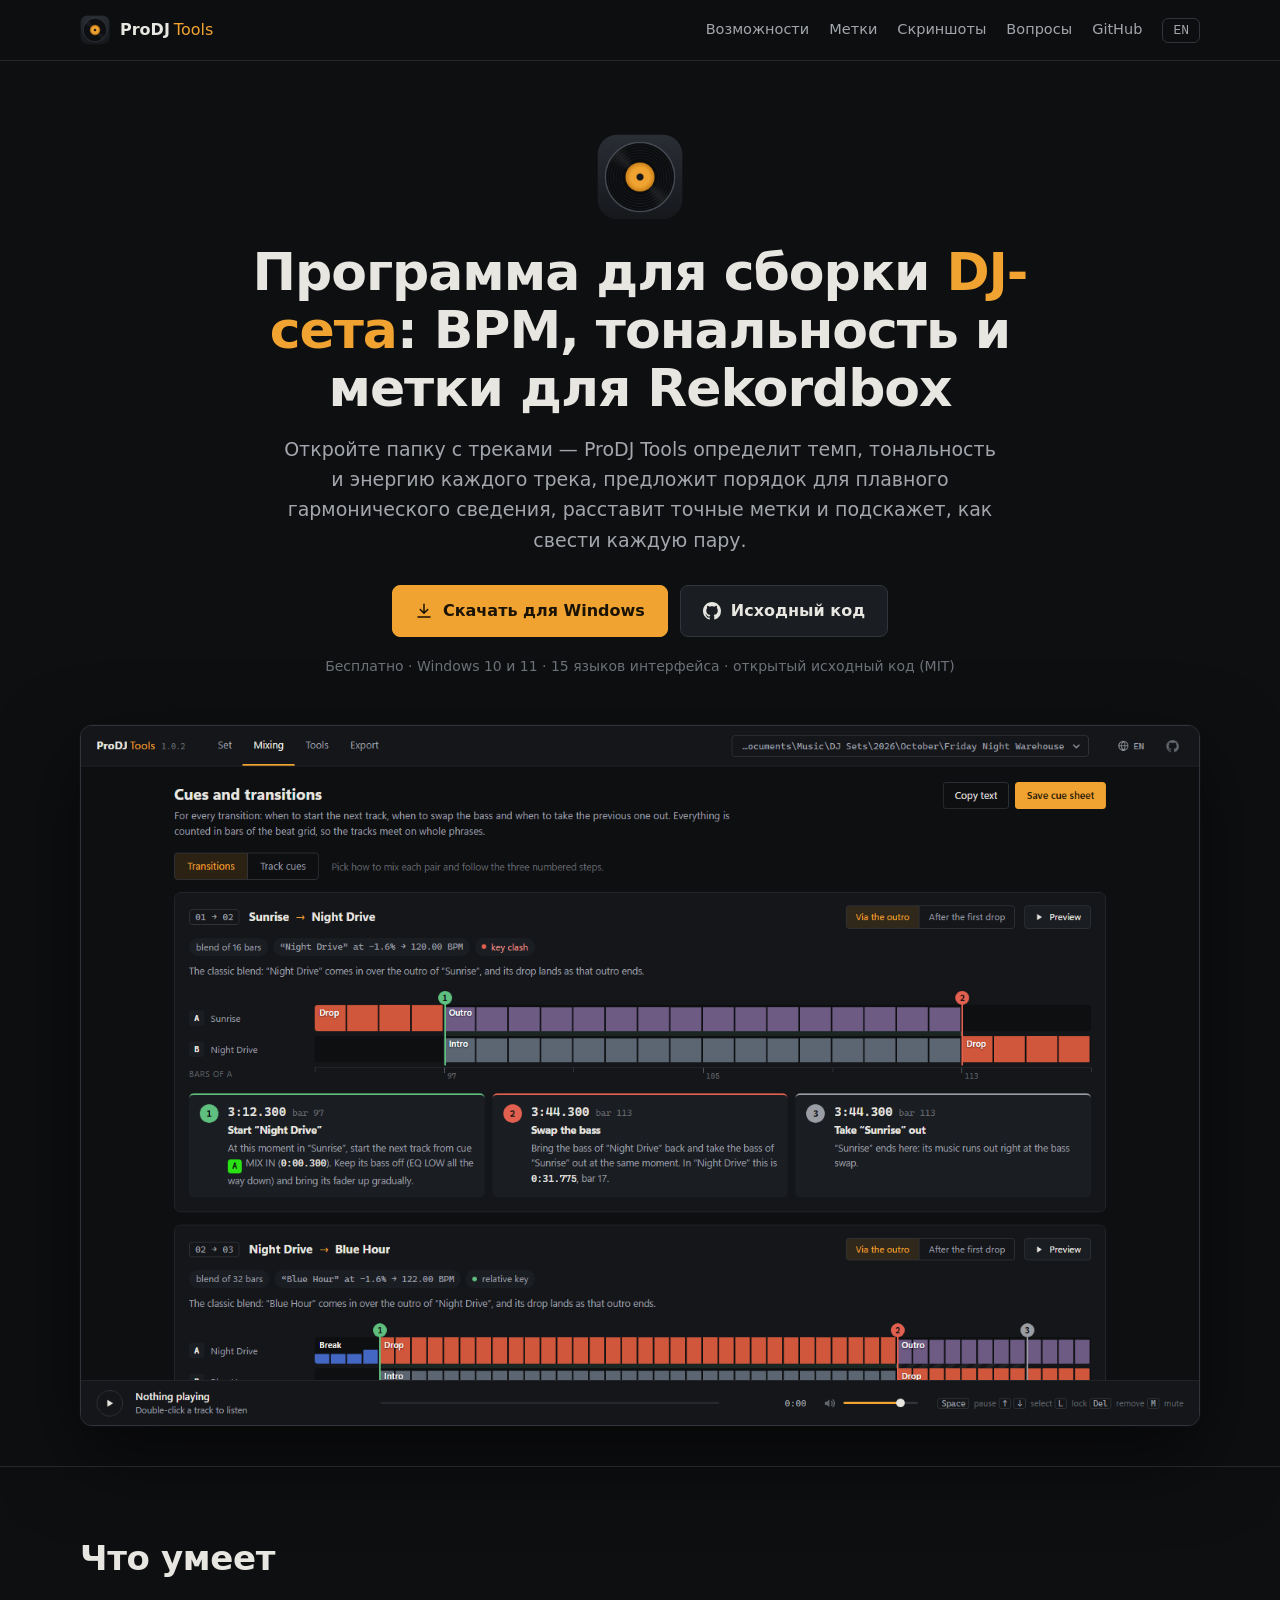
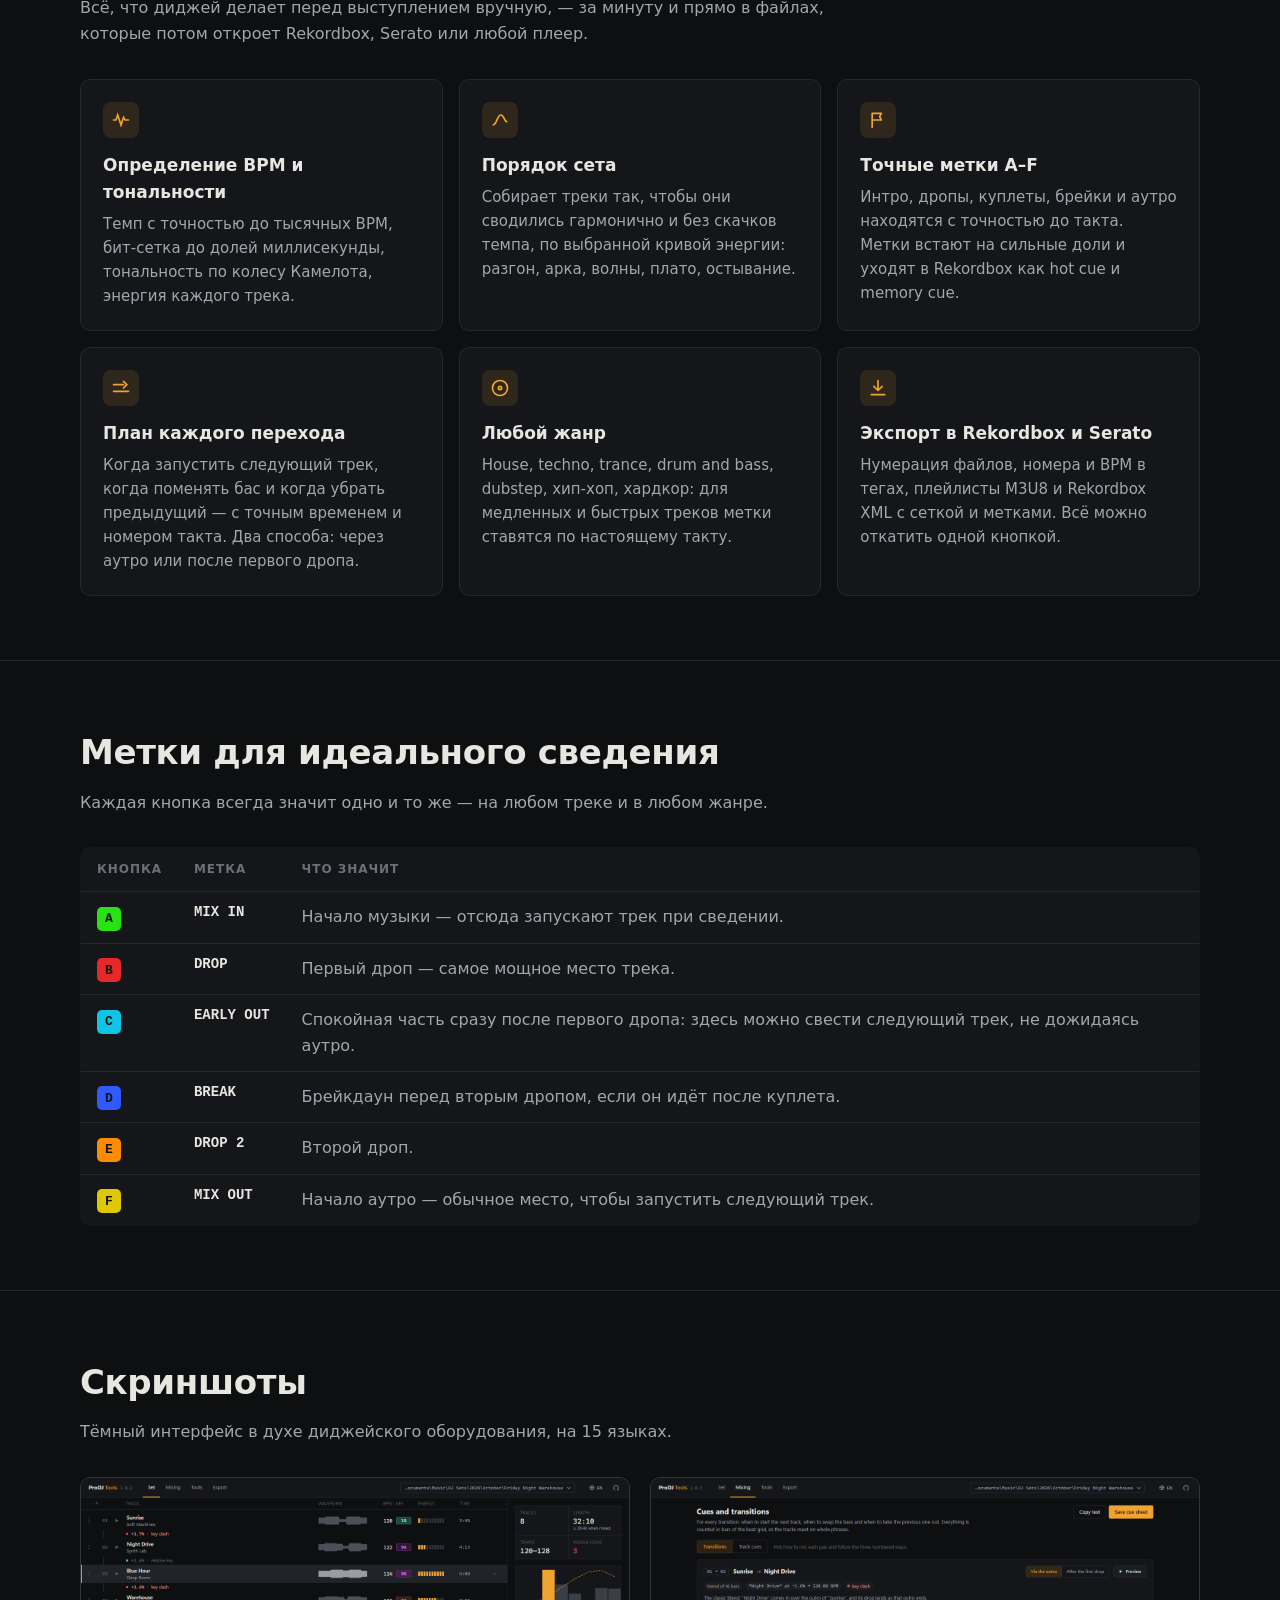
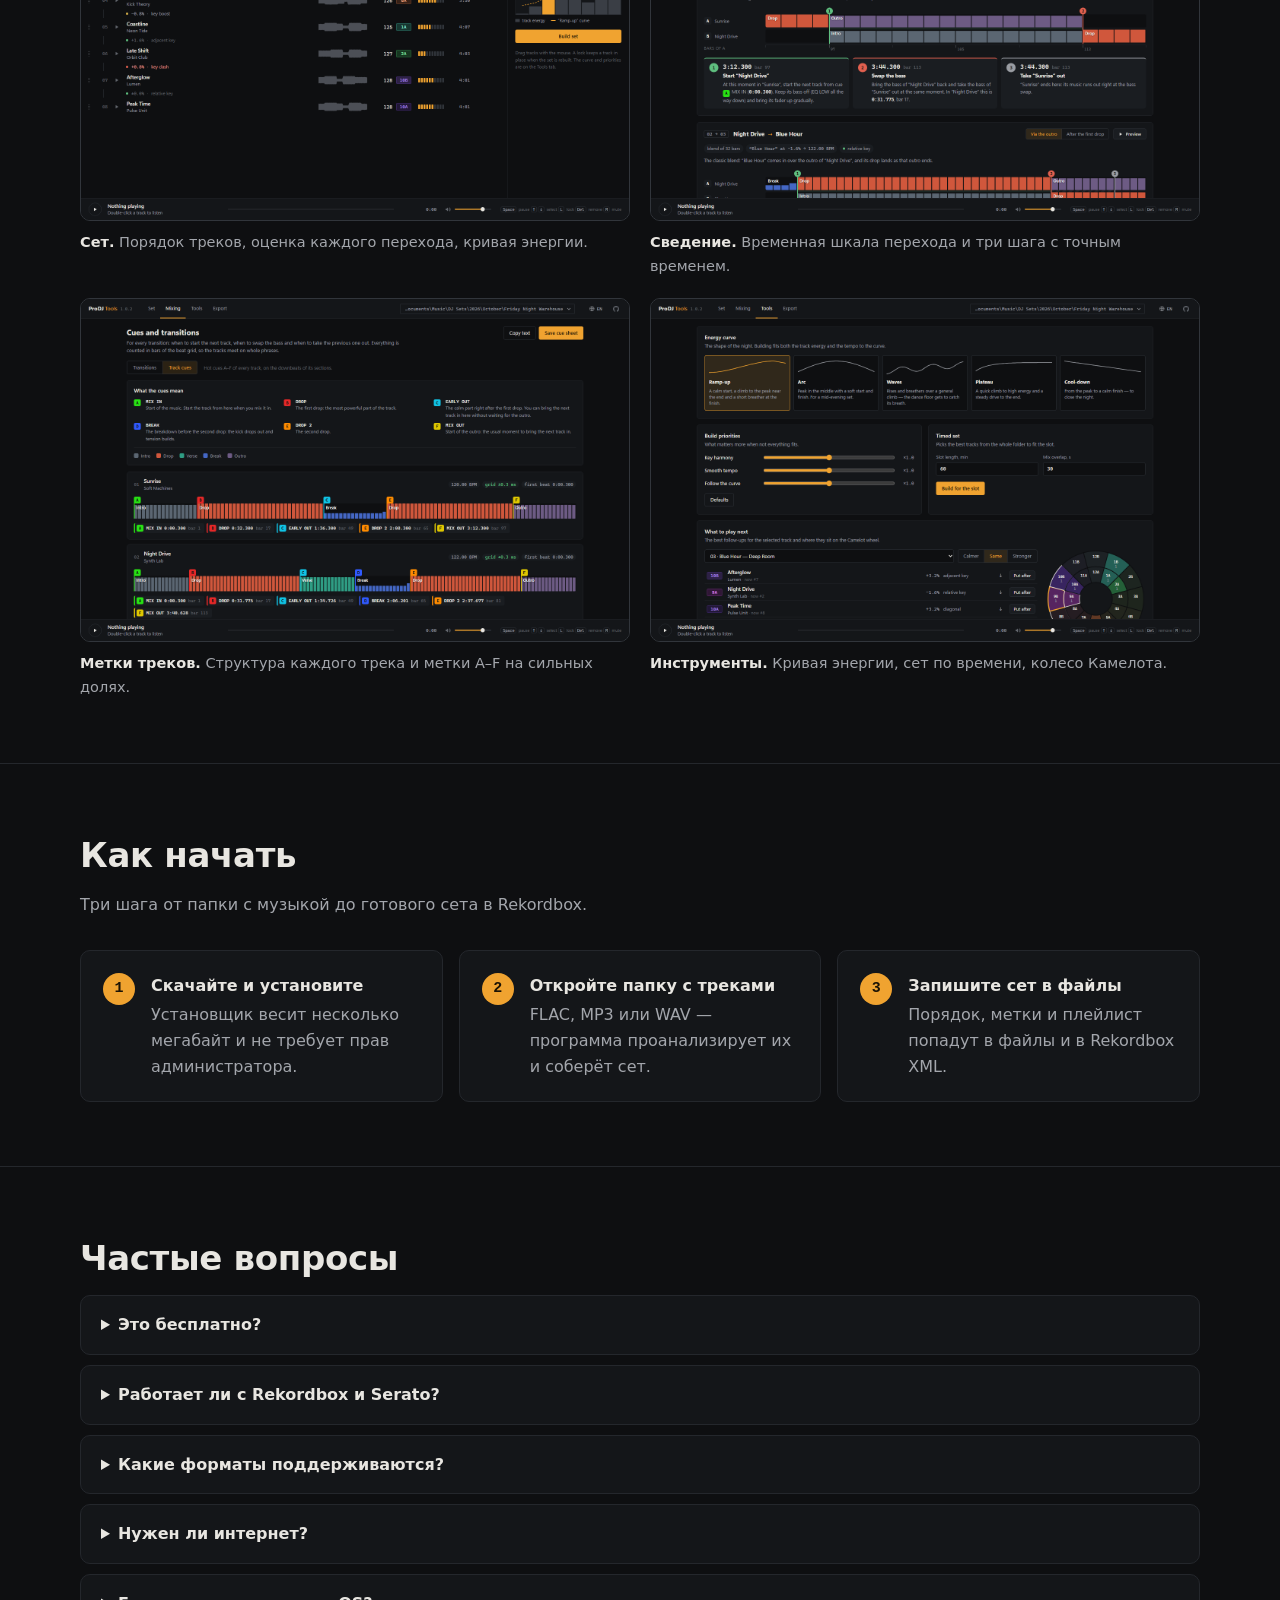
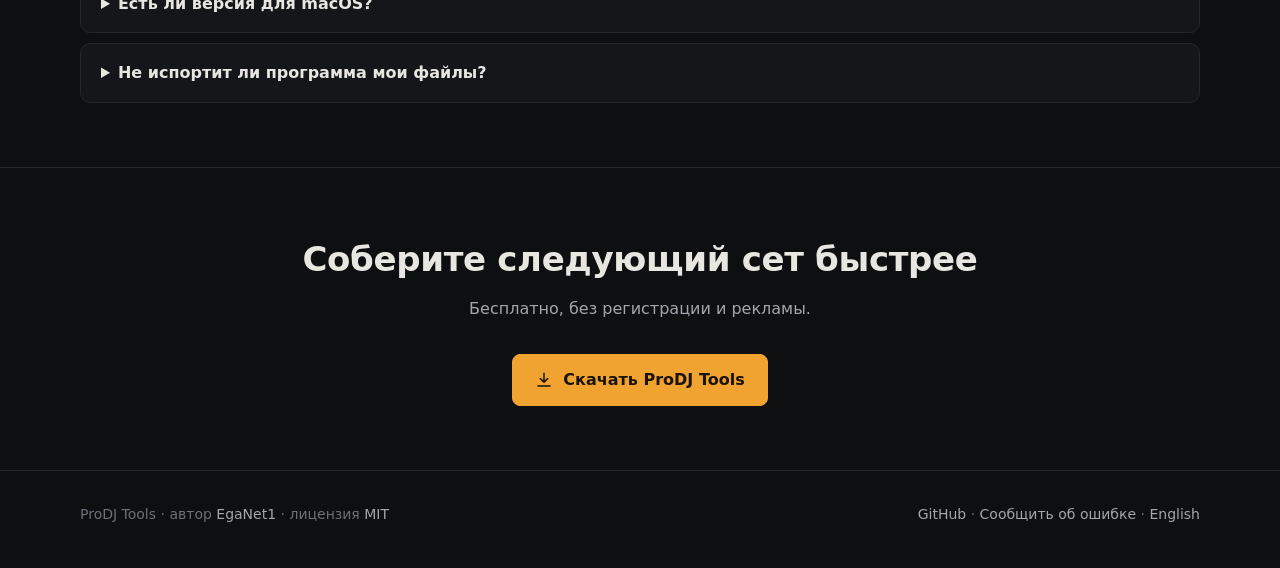
==== docs/index.html @ c19ca2af "Website for GitHub Pages" ====
<!doctype html>
<html lang="ru">
<head>
  <meta charset="utf-8">
  <meta name="viewport" content="width=device-width, initial-scale=1">
  <title>ProDJ Tools — программа для DJ: BPM, тональность, метки для Rekordbox</title>
  <meta name="description" content="Бесплатная программа для диджеев под Windows: определяет BPM, тональность и энергию треков, собирает сет для плавного гармонического сведения, ставит точные метки (hot cue) и передаёт их в Rekordbox.">
  <link rel="canonical" href="https://eganet1.github.io/ProDJ-Tools/">
  <link rel="alternate" hreflang="ru" href="https://eganet1.github.io/ProDJ-Tools/">
  <link rel="alternate" hreflang="en" href="https://eganet1.github.io/ProDJ-Tools/en/">
  <link rel="alternate" hreflang="x-default" href="https://eganet1.github.io/ProDJ-Tools/en/">
  <link rel="icon" type="image/png" href="icon.png">
  <link rel="stylesheet" href="site.css">

  <meta property="og:type" content="website">
  <meta property="og:site_name" content="ProDJ Tools">
  <meta property="og:title" content="ProDJ Tools — программа для сборки DJ-сета">
  <meta property="og:description" content="BPM, тональность и энергия треков, порядок для плавного сведения, точные метки и экспорт в Rekordbox. Бесплатно, для Windows.">
  <meta property="og:url" content="https://eganet1.github.io/ProDJ-Tools/">
  <meta property="og:image" content="https://eganet1.github.io/ProDJ-Tools/og.png">
  <meta property="og:image:width" content="1280">
  <meta property="og:image:height" content="640">
  <meta property="og:locale" content="ru_RU">
  <meta property="og:locale:alternate" content="en_US">
  <meta name="twitter:card" content="summary_large_image">

  <script type="application/ld+json">
  {
    "@context": "https://schema.org",
    "@type": "SoftwareApplication",
    "name": "ProDJ Tools",
    "description": "Программа для сборки DJ-сета: определяет BPM, тональность и энергию треков, расставляет их для плавного сведения, ставит метки и экспортирует в Rekordbox.",
    "applicationCategory": "MultimediaApplication",
    "operatingSystem": "Windows 10, Windows 11",
    "url": "https://eganet1.github.io/ProDJ-Tools/",
    "downloadUrl": "https://github.com/EgaNet1/ProDJ-Tools/releases/latest",
    "image": "https://eganet1.github.io/ProDJ-Tools/og.png",
    "screenshot": "https://eganet1.github.io/ProDJ-Tools/screenshots/mixing.png",
    "license": "https://opensource.org/licenses/MIT",
    "inLanguage": ["ru", "en", "es", "pt", "fr", "de", "it", "pl", "tr", "ar", "hi", "id", "zh", "ja", "ko"],
    "author": { "@type": "Person", "name": "EgaNet1", "url": "https://github.com/EgaNet1" },
    "offers": { "@type": "Offer", "price": "0", "priceCurrency": "USD" }
  }
  </script>
</head>
<body>
  <header class="top">
    <div class="wrap">
      <a class="brand" href="./"><img src="icon.png" alt="" width="30" height="30">ProDJ <span>Tools</span></a>
      <nav>
        <a href="#features">Возможности</a>
        <a href="#cues">Метки</a>
        <a href="#screenshots">Скриншоты</a>
        <a href="#faq">Вопросы</a>
        <a href="https://github.com/EgaNet1/ProDJ-Tools">GitHub</a>
        <a class="lang" href="en/" hreflang="en" lang="en">EN</a>
      </nav>
    </div>
  </header>

  <main>
    <div class="hero wrap">
      <img class="logo" src="icon.png" alt="Логотип ProDJ Tools" width="88" height="88">
      <h1>Программа для сборки <em>DJ-сета</em>: BPM, тональность и метки для Rekordbox</h1>
      <p class="lead">Откройте папку с треками — ProDJ Tools определит темп, тональность и энергию каждого трека, предложит порядок для плавного гармонического сведения, расставит точные метки и подскажет, как свести каждую пару.</p>
      <div class="actions">
        <a class="button primary" href="https://github.com/EgaNet1/ProDJ-Tools/releases/latest">
          <svg viewBox="0 0 24 24" fill="none" stroke="currentColor" stroke-width="2" stroke-linecap="round" stroke-linejoin="round" aria-hidden="true"><path d="M12 3v12M7 10l5 5 5-5M4 20h16"/></svg>
          Скачать для Windows
        </a>
        <a class="button" href="https://github.com/EgaNet1/ProDJ-Tools">
          <svg viewBox="0 0 16 16" fill="currentColor" aria-hidden="true"><path d="M8 0C3.58 0 0 3.58 0 8c0 3.54 2.29 6.53 5.47 7.59.4.07.55-.17.55-.38 0-.19-.01-.82-.01-1.49-2.01.37-2.53-.49-2.69-.94-.09-.23-.48-.94-.82-1.13-.28-.15-.68-.52-.01-.53.63-.01 1.08.58 1.23.82.72 1.21 1.87.87 2.33.66.07-.52.28-.87.51-1.07-1.78-.2-3.64-.89-3.64-3.95 0-.87.31-1.59.82-2.15-.08-.2-.36-1.02.08-2.12 0 0 .67-.21 2.2.82.64-.18 1.32-.27 2-.27.68 0 1.36.09 2 .27 1.53-1.04 2.2-.82 2.2-.82.44 1.1.16 1.92.08 2.12.51.56.82 1.27.82 2.15 0 3.07-1.87 3.75-3.65 3.95.29.25.54.73.54 1.48 0 1.07-.01 1.93-.01 2.2 0 .21.15.46.55.38A8.013 8.013 0 0016 8c0-4.42-3.58-8-8-8z"/></svg>
          Исходный код
        </a>
      </div>
      <p class="meta">Бесплатно · Windows 10 и 11 · 15 языков интерфейса · открытый исходный код (MIT)</p>
      <img class="shot" src="screenshots/mixing.png" alt="Вкладка «Сведение»: план перехода между двумя треками с метками и шагами" width="1440" height="900">
    </div>

    <section id="features">
      <div class="wrap">
        <h2>Что умеет</h2>
        <p class="intro">Всё, что диджей делает перед выступлением вручную, — за минуту и прямо в файлах, которые потом откроет Rekordbox, Serato или любой плеер.</p>
        <div class="features">
          <article class="feature">
            <div class="ico"><svg viewBox="0 0 24 24" fill="none" stroke="currentColor" stroke-width="2" stroke-linecap="round" aria-hidden="true"><path d="M3 12h3l2-6 4 12 3-9 2 3h4"/></svg></div>
            <h3>Определение BPM и тональности</h3>
            <p>Темп с точностью до тысячных BPM, бит-сетка до долей миллисекунды, тональность по колесу Камелота, энергия каждого трека.</p>
          </article>
          <article class="feature">
            <div class="ico"><svg viewBox="0 0 24 24" fill="none" stroke="currentColor" stroke-width="2" stroke-linecap="round" aria-hidden="true"><path d="M4 18c4-1 5-12 9-12s4 8 7 8"/></svg></div>
            <h3>Порядок сета</h3>
            <p>Собирает треки так, чтобы они сводились гармонично и без скачков темпа, по выбранной кривой энергии: разгон, арка, волны, плато, остывание.</p>
          </article>
          <article class="feature">
            <div class="ico"><svg viewBox="0 0 24 24" fill="none" stroke="currentColor" stroke-width="2" stroke-linecap="round" stroke-linejoin="round" aria-hidden="true"><path d="M5 21V4h11l-2 4 2 4H5"/></svg></div>
            <h3>Точные метки A–F</h3>
            <p>Интро, дропы, куплеты, брейки и аутро находятся с точностью до такта. Метки встают на сильные доли и уходят в Rekordbox как hot cue и memory cue.</p>
          </article>
          <article class="feature">
            <div class="ico"><svg viewBox="0 0 24 24" fill="none" stroke="currentColor" stroke-width="2" stroke-linecap="round" aria-hidden="true"><path d="M3 8h12M3 16h18M15 4l4 4-4 4"/></svg></div>
            <h3>План каждого перехода</h3>
            <p>Когда запустить следующий трек, когда поменять бас и когда убрать предыдущий — с точным временем и номером такта. Два способа: через аутро или после первого дропа.</p>
          </article>
          <article class="feature">
            <div class="ico"><svg viewBox="0 0 24 24" fill="none" stroke="currentColor" stroke-width="2" stroke-linecap="round" aria-hidden="true"><circle cx="12" cy="12" r="9"/><circle cx="12" cy="12" r="2"/></svg></div>
            <h3>Любой жанр</h3>
            <p>House, techno, trance, drum and bass, dubstep, хип-хоп, хардкор: для медленных и быстрых треков метки ставятся по настоящему такту.</p>
          </article>
          <article class="feature">
            <div class="ico"><svg viewBox="0 0 24 24" fill="none" stroke="currentColor" stroke-width="2" stroke-linecap="round" stroke-linejoin="round" aria-hidden="true"><path d="M12 3v12M7 10l5 5 5-5M4 20h16"/></svg></div>
            <h3>Экспорт в Rekordbox и Serato</h3>
            <p>Нумерация файлов, номера и BPM в тегах, плейлисты M3U8 и Rekordbox XML с сеткой и метками. Всё можно откатить одной кнопкой.</p>
          </article>
        </div>
      </div>
    </section>

    <section id="cues">
      <div class="wrap">
        <h2>Метки для идеального сведения</h2>
        <p class="intro">Каждая кнопка всегда значит одно и то же — на любом треке и в любом жанре.</p>
        <div class="cue-table">
          <table class="cues">
            <thead><tr><th>Кнопка</th><th>Метка</th><th>Что значит</th></tr></thead>
            <tbody>
              <tr><td><span class="cue" style="background:#28e214">A</span></td><td>MIX IN</td><td>Начало музыки — отсюда запускают трек при сведении.</td></tr>
              <tr><td><span class="cue" style="background:#e62828">B</span></td><td>DROP</td><td>Первый дроп — самое мощное место трека.</td></tr>
              <tr><td><span class="cue" style="background:#10c4e6">C</span></td><td>EARLY OUT</td><td>Спокойная часть сразу после первого дропа: здесь можно свести следующий трек, не дожидаясь аутро.</td></tr>
              <tr><td><span class="cue" style="background:#305aff">D</span></td><td>BREAK</td><td>Брейкдаун перед вторым дропом, если он идёт после куплета.</td></tr>
              <tr><td><span class="cue" style="background:#ff8c00">E</span></td><td>DROP 2</td><td>Второй дроп.</td></tr>
              <tr><td><span class="cue" style="background:#e0c800">F</span></td><td>MIX OUT</td><td>Начало аутро — обычное место, чтобы запустить следующий трек.</td></tr>
            </tbody>
          </table>
        </div>
      </div>
    </section>

    <section id="screenshots">
      <div class="wrap">
        <h2>Скриншоты</h2>
        <p class="intro">Тёмный интерфейс в духе диджейского оборудования, на 15 языках.</p>
        <div class="gallery">
          <figure><img src="screenshots/set.png" alt="Сет: треки с BPM, тональностью, энергией и оценкой переходов" width="1440" height="900" loading="lazy"><figcaption><b>Сет.</b> Порядок треков, оценка каждого перехода, кривая энергии.</figcaption></figure>
          <figure><img src="screenshots/mixing.png" alt="Сведение: временная шкала перехода и три шага" width="1440" height="900" loading="lazy"><figcaption><b>Сведение.</b> Временная шкала перехода и три шага с точным временем.</figcaption></figure>
          <figure><img src="screenshots/cues.png" alt="Метки треков A–F на структуре каждого трека" width="1440" height="900" loading="lazy"><figcaption><b>Метки треков.</b> Структура каждого трека и метки A–F на сильных долях.</figcaption></figure>
          <figure><img src="screenshots/tools.png" alt="Инструменты: кривая энергии, приоритеты, колесо Камелота" width="1440" height="900" loading="lazy"><figcaption><b>Инструменты.</b> Кривая энергии, сет по времени, колесо Камелота.</figcaption></figure>
        </div>
      </div>
    </section>

    <section id="start">
      <div class="wrap">
        <h2>Как начать</h2>
        <p class="intro">Три шага от папки с музыкой до готового сета в Rekordbox.</p>
        <ol class="steps">
          <li><b>Скачайте и установите</b>Установщик весит несколько мегабайт и не требует прав администратора.</li>
          <li><b>Откройте папку с треками</b>FLAC, MP3 или WAV — программа проанализирует их и соберёт сет.</li>
          <li><b>Запишите сет в файлы</b>Порядок, метки и плейлист попадут в файлы и в Rekordbox XML.</li>
        </ol>
      </div>
    </section>

    <section id="faq" class="faq">
      <div class="wrap">
        <h2>Частые вопросы</h2>
        <details><summary>Это бесплатно?</summary><p>Да, полностью. Исходный код открыт по лицензии MIT, его можно смотреть и менять.</p></details>
        <details><summary>Работает ли с Rekordbox и Serato?</summary><p>Да. Порядок записывается в имена файлов и теги, которые видят обе программы. Для Rekordbox дополнительно создаётся XML с бит-сеткой и метками A–F (hot cue и memory cue).</p></details>
        <details><summary>Какие форматы поддерживаются?</summary><p>FLAC, MP3 и WAV. Теги записываются в FLAC и MP3.</p></details>
        <details><summary>Нужен ли интернет?</summary><p>Нет. Анализ идёт на вашем компьютере, музыка никуда не загружается.</p></details>
        <details><summary>Есть ли версия для macOS?</summary><p>Пока только Windows 10 и 11.</p></details>
        <details><summary>Не испортит ли программа мои файлы?</summary><p>Перед первой записью исходные имена и теги сохраняются в резервную копию, а кнопка «Вернуть файлы как было» откатывает все изменения.</p></details>
      </div>
    </section>

    <section class="cta">
      <div class="wrap">
        <h2>Соберите следующий сет быстрее</h2>
        <p class="intro">Бесплатно, без регистрации и рекламы.</p>
        <a class="button primary" href="https://github.com/EgaNet1/ProDJ-Tools/releases/latest">
          <svg viewBox="0 0 24 24" fill="none" stroke="currentColor" stroke-width="2" stroke-linecap="round" stroke-linejoin="round" aria-hidden="true"><path d="M12 3v12M7 10l5 5 5-5M4 20h16"/></svg>
          Скачать ProDJ Tools
        </a>
      </div>
    </section>
  </main>

  <footer>
    <div class="wrap">
      <span>ProDJ Tools · автор <a href="https://github.com/EgaNet1">EgaNet1</a> · лицензия <a href="https://github.com/EgaNet1/ProDJ-Tools/blob/main/LICENSE">MIT</a></span>
      <span><a href="https://github.com/EgaNet1/ProDJ-Tools">GitHub</a> · <a href="https://github.com/EgaNet1/ProDJ-Tools/issues">Сообщить об ошибке</a> · <a href="en/" hreflang="en">English</a></span>
    </div>
  </footer>
</body>
</html>
---- docs/site.css ----
/* ProDJ Tools website — the same dark, quiet look as the app. */

:root {
  --bg: #0e0f11;
  --panel: #141619;
  --raise: #1a1d21;
  --line: #24272c;
  --line-strong: #31353b;
  --text: #e8e6e1;
  --dim: #a3a6ac;
  --faint: #6c7077;
  --accent: #f0a330;
  --accent-ink: #1b1305;
  --accent-soft: rgba(240, 163, 48, 0.12);
  --sans: "Segoe UI Variable Text", "Segoe UI", system-ui, -apple-system, "Helvetica Neue", Arial, sans-serif;
  --mono: "Cascadia Mono", "Cascadia Code", Consolas, "SF Mono", Menlo, monospace;
  color-scheme: dark;
}

* { box-sizing: border-box; }
html { scroll-behavior: smooth; }
body {
  margin: 0;
  background: var(--bg);
  color: var(--text);
  font: 16px/1.6 var(--sans);
  -webkit-font-smoothing: antialiased;
}
img { max-width: 100%; height: auto; display: block; }
a { color: var(--accent); text-decoration: none; }
a:hover { text-decoration: underline; }
:focus-visible { outline: 2px solid var(--accent); outline-offset: 3px; }

.wrap { width: min(1120px, 100% - 32px); margin-inline: auto; }

/* Header */
.top { position: sticky; top: 0; z-index: 10; background: rgba(14, 15, 17, .88); backdrop-filter: blur(10px); border-bottom: 1px solid var(--line); }
.top .wrap { display: flex; align-items: center; gap: 24px; height: 60px; }
.brand { display: flex; align-items: center; gap: 10px; color: var(--text); font-weight: 700; }
.brand:hover { text-decoration: none; }
.brand img { width: 30px; height: 30px; }
.brand span { color: var(--accent); font-weight: 400; margin-left: -6px; }
.top nav { display: flex; gap: 20px; margin-left: auto; font-size: 14.5px; }
.top nav a { color: var(--dim); }
.top nav a:hover { color: var(--text); text-decoration: none; }
.lang { padding: 4px 10px; border: 1px solid var(--line-strong); border-radius: 6px; color: var(--dim); font: 13px var(--mono); }
.lang:hover { color: var(--text); border-color: var(--faint); text-decoration: none; }

/* Buttons */
.button {
  display: inline-flex;
  align-items: center;
  gap: 10px;
  padding: 12px 22px;
  border-radius: 8px;
  border: 1px solid var(--line-strong);
  background: var(--raise);
  color: var(--text);
  font-weight: 600;
}
.button:hover { border-color: var(--faint); text-decoration: none; }
.button.primary { background: var(--accent); border-color: var(--accent); color: var(--accent-ink); }
.button.primary:hover { background: #f5b24e; border-color: #f5b24e; }
.button svg { width: 18px; height: 18px; flex: none; }

/* Hero */
.hero { padding: 72px 0 40px; text-align: center; }
.hero .logo { width: 88px; height: 88px; margin: 0 auto 22px; }
.hero h1 { margin: 0 auto 16px; max-width: 860px; font-size: clamp(30px, 5vw, 52px); line-height: 1.12; letter-spacing: -.02em; }
.hero h1 em { font-style: normal; color: var(--accent); }
.hero .lead { margin: 0 auto 30px; max-width: 720px; color: var(--dim); font-size: clamp(16px, 2.2vw, 19px); }
.actions { display: flex; flex-wrap: wrap; justify-content: center; gap: 12px; }
.meta { margin: 18px 0 0; color: var(--faint); font-size: 14px; }
.shot {
  margin: 48px auto 0;
  border: 1px solid var(--line-strong);
  border-radius: 12px;
  overflow: hidden;
  box-shadow: 0 30px 80px rgba(0, 0, 0, .55), 0 0 0 1px rgba(255, 255, 255, .02);
}

/* Sections */
section { padding: 64px 0; border-top: 1px solid var(--line); }
section h2 { margin: 0 0 10px; font-size: clamp(24px, 3.4vw, 34px); letter-spacing: -.01em; }
section .intro { margin: 0 0 32px; max-width: 760px; color: var(--dim); }

.features { display: grid; grid-template-columns: repeat(3, minmax(0, 1fr)); gap: 16px; }
.feature { padding: 22px; background: var(--panel); border: 1px solid var(--line); border-radius: 10px; }
.feature .ico { display: grid; place-items: center; width: 36px; height: 36px; margin-bottom: 14px; border-radius: 8px; background: var(--accent-soft); color: var(--accent); }
.feature .ico svg { width: 20px; height: 20px; }
.feature h3 { margin: 0 0 6px; font-size: 17px; }
.feature p { margin: 0; color: var(--dim); font-size: 15px; }

.cues { width: 100%; border-collapse: collapse; background: var(--panel); border: 1px solid var(--line); border-radius: 10px; overflow: hidden; }
.cues th, .cues td { padding: 12px 16px; border-bottom: 1px solid var(--line); text-align: left; vertical-align: top; }
.cues tr:last-child td { border-bottom: 0; }
.cues th { color: var(--faint); font-size: 12px; font-weight: 600; letter-spacing: .08em; text-transform: uppercase; }
.cues td:nth-child(2) { font: 600 14px var(--mono); white-space: nowrap; }
.cues td:last-child { color: var(--dim); }
.cue { display: inline-grid; place-items: center; width: 24px; height: 24px; border-radius: 5px; color: #111; font: 700 13px var(--mono); }

.gallery { display: grid; grid-template-columns: repeat(2, minmax(0, 1fr)); gap: 20px; }
.gallery figure { margin: 0; }
.gallery img { border: 1px solid var(--line-strong); border-radius: 10px; }
.gallery figcaption { margin-top: 10px; color: var(--dim); font-size: 14.5px; }
.gallery figcaption b { color: var(--text); }

.steps { display: grid; grid-template-columns: repeat(3, minmax(0, 1fr)); gap: 16px; counter-reset: step; list-style: none; margin: 0; padding: 0; }
.steps li { position: relative; padding: 22px 22px 22px 70px; background: var(--panel); border: 1px solid var(--line); border-radius: 10px; color: var(--dim); }
.steps li::before {
  counter-increment: step;
  content: counter(step);
  position: absolute;
  left: 22px;
  top: 22px;
  display: grid;
  place-items: center;
  width: 32px;
  height: 32px;
  border-radius: 50%;
  background: var(--accent);
  color: var(--accent-ink);
  font: 700 15px var(--mono);
}
.steps b { display: block; margin-bottom: 4px; color: var(--text); }

.faq details { padding: 16px 20px; background: var(--panel); border: 1px solid var(--line); border-radius: 10px; }
.faq details + details { margin-top: 10px; }
.faq summary { cursor: pointer; font-weight: 600; }
.faq details p { margin: 10px 0 0; color: var(--dim); }

.cta { text-align: center; }
.cta .intro { margin-inline: auto; }

footer { padding: 32px 0 48px; border-top: 1px solid var(--line); color: var(--faint); font-size: 14px; }
footer .wrap { display: flex; flex-wrap: wrap; gap: 8px 24px; justify-content: space-between; }
footer a { color: var(--dim); }

@media (max-width: 860px) {
  .features, .steps { grid-template-columns: 1fr; }
  .gallery { grid-template-columns: 1fr; }
  .top nav a:not(.lang) { display: none; }
  .hero { padding-top: 48px; }
  .cues th, .cues td { padding: 10px 10px; }
  .cues td:nth-child(2) { white-space: normal; font-size: 13px; }
  .cues td:last-child { font-size: 14.5px; }
}
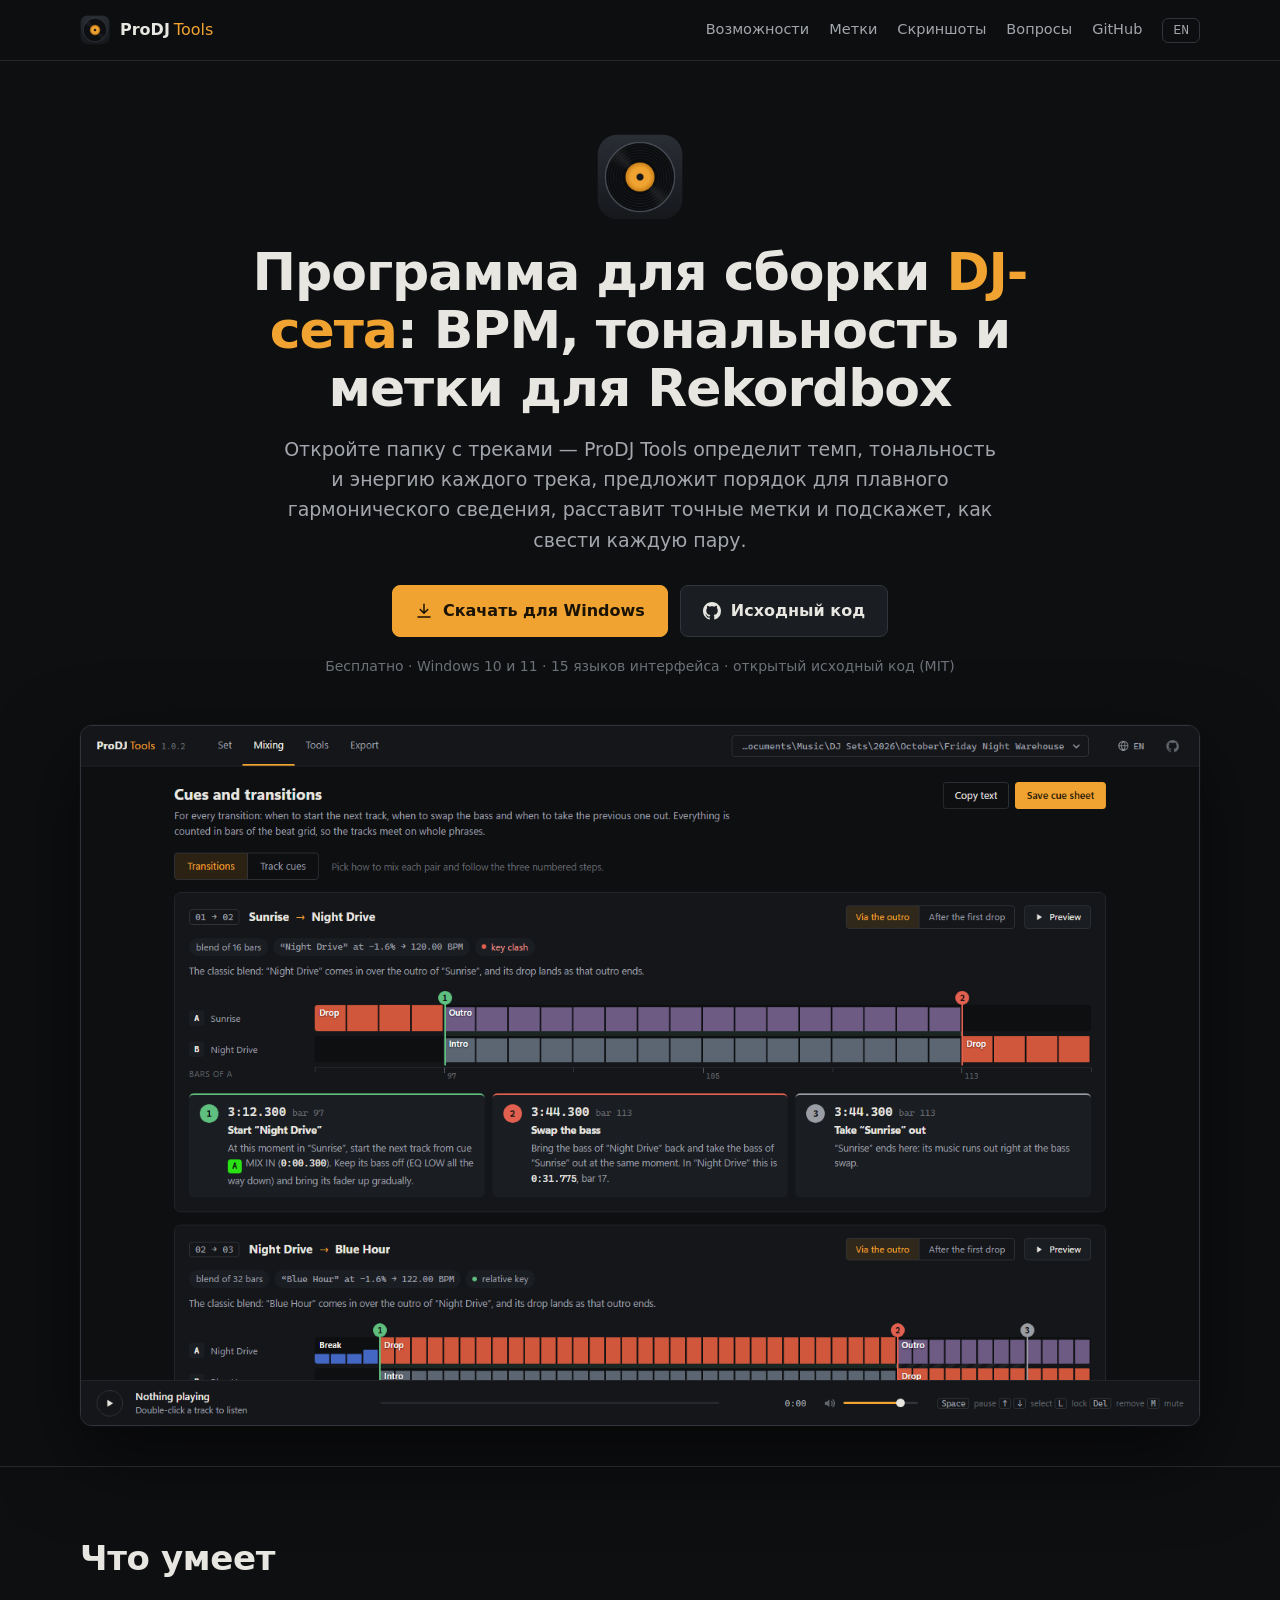
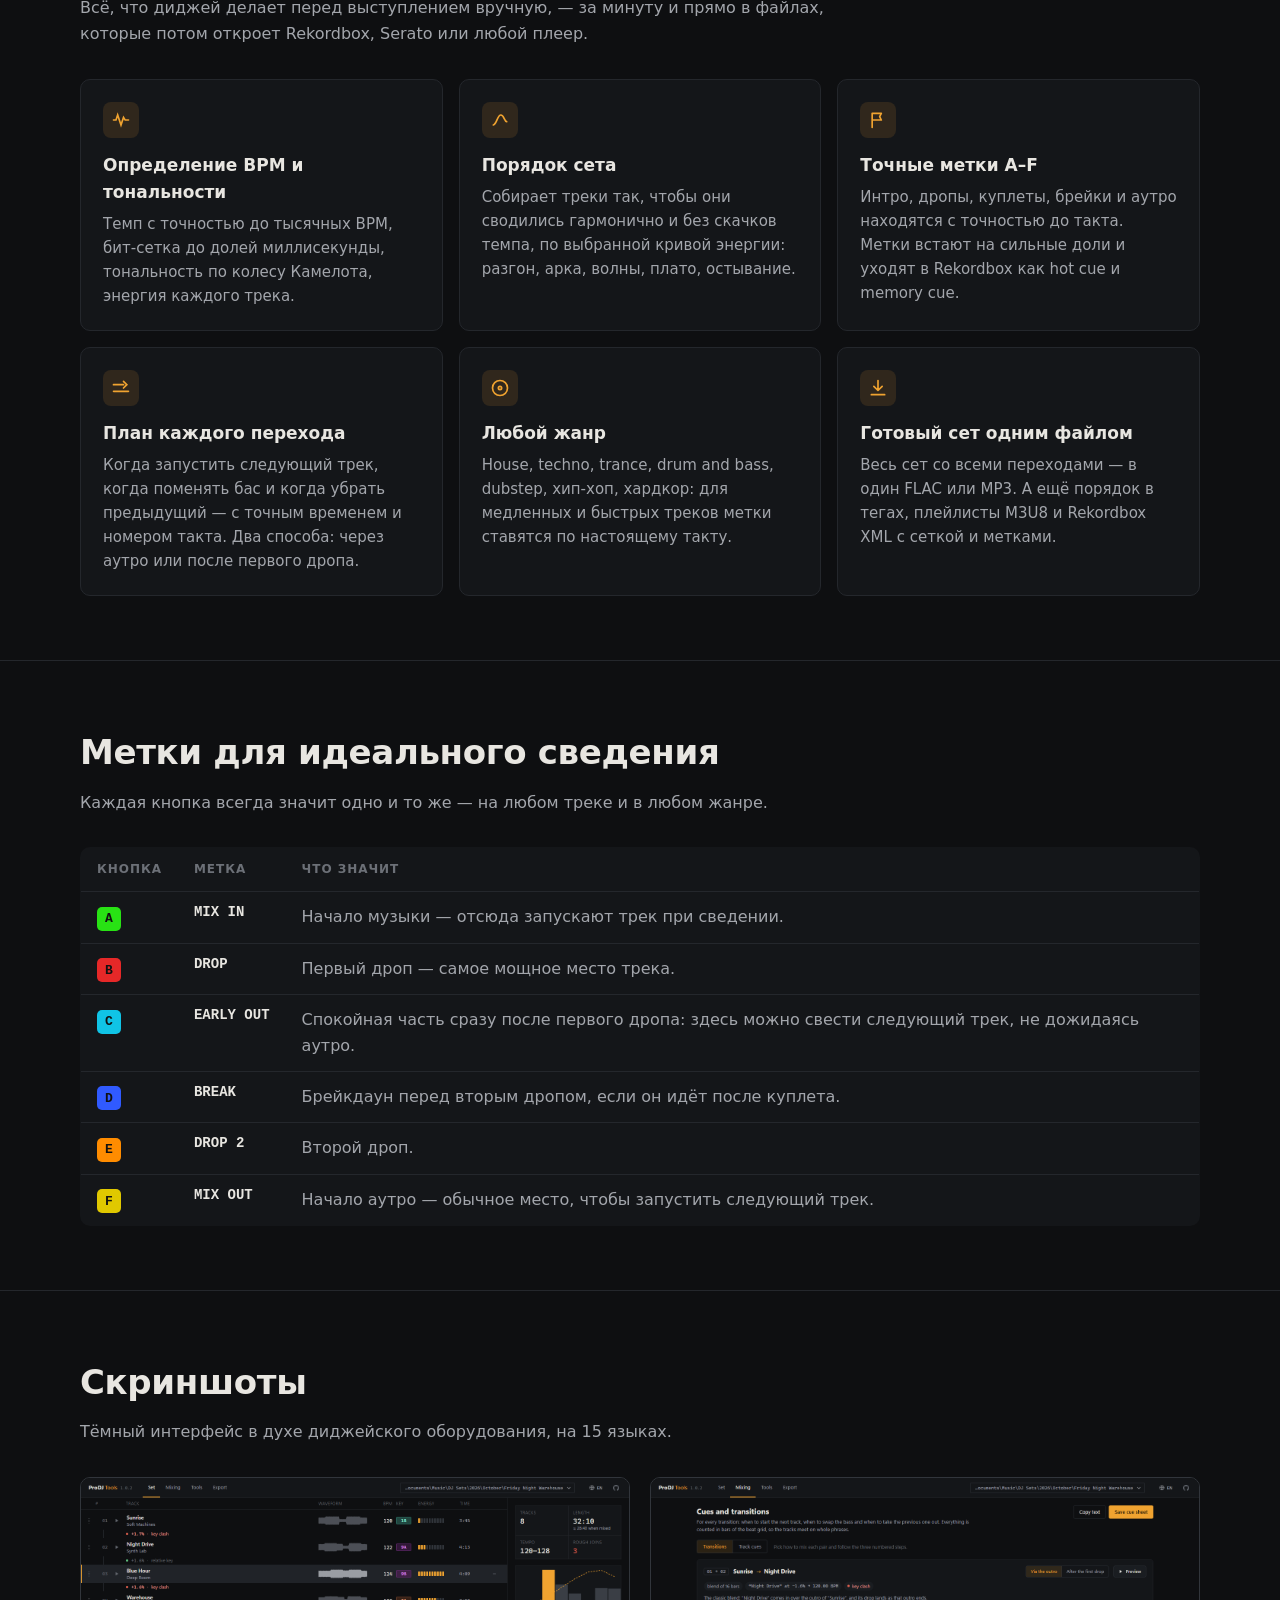
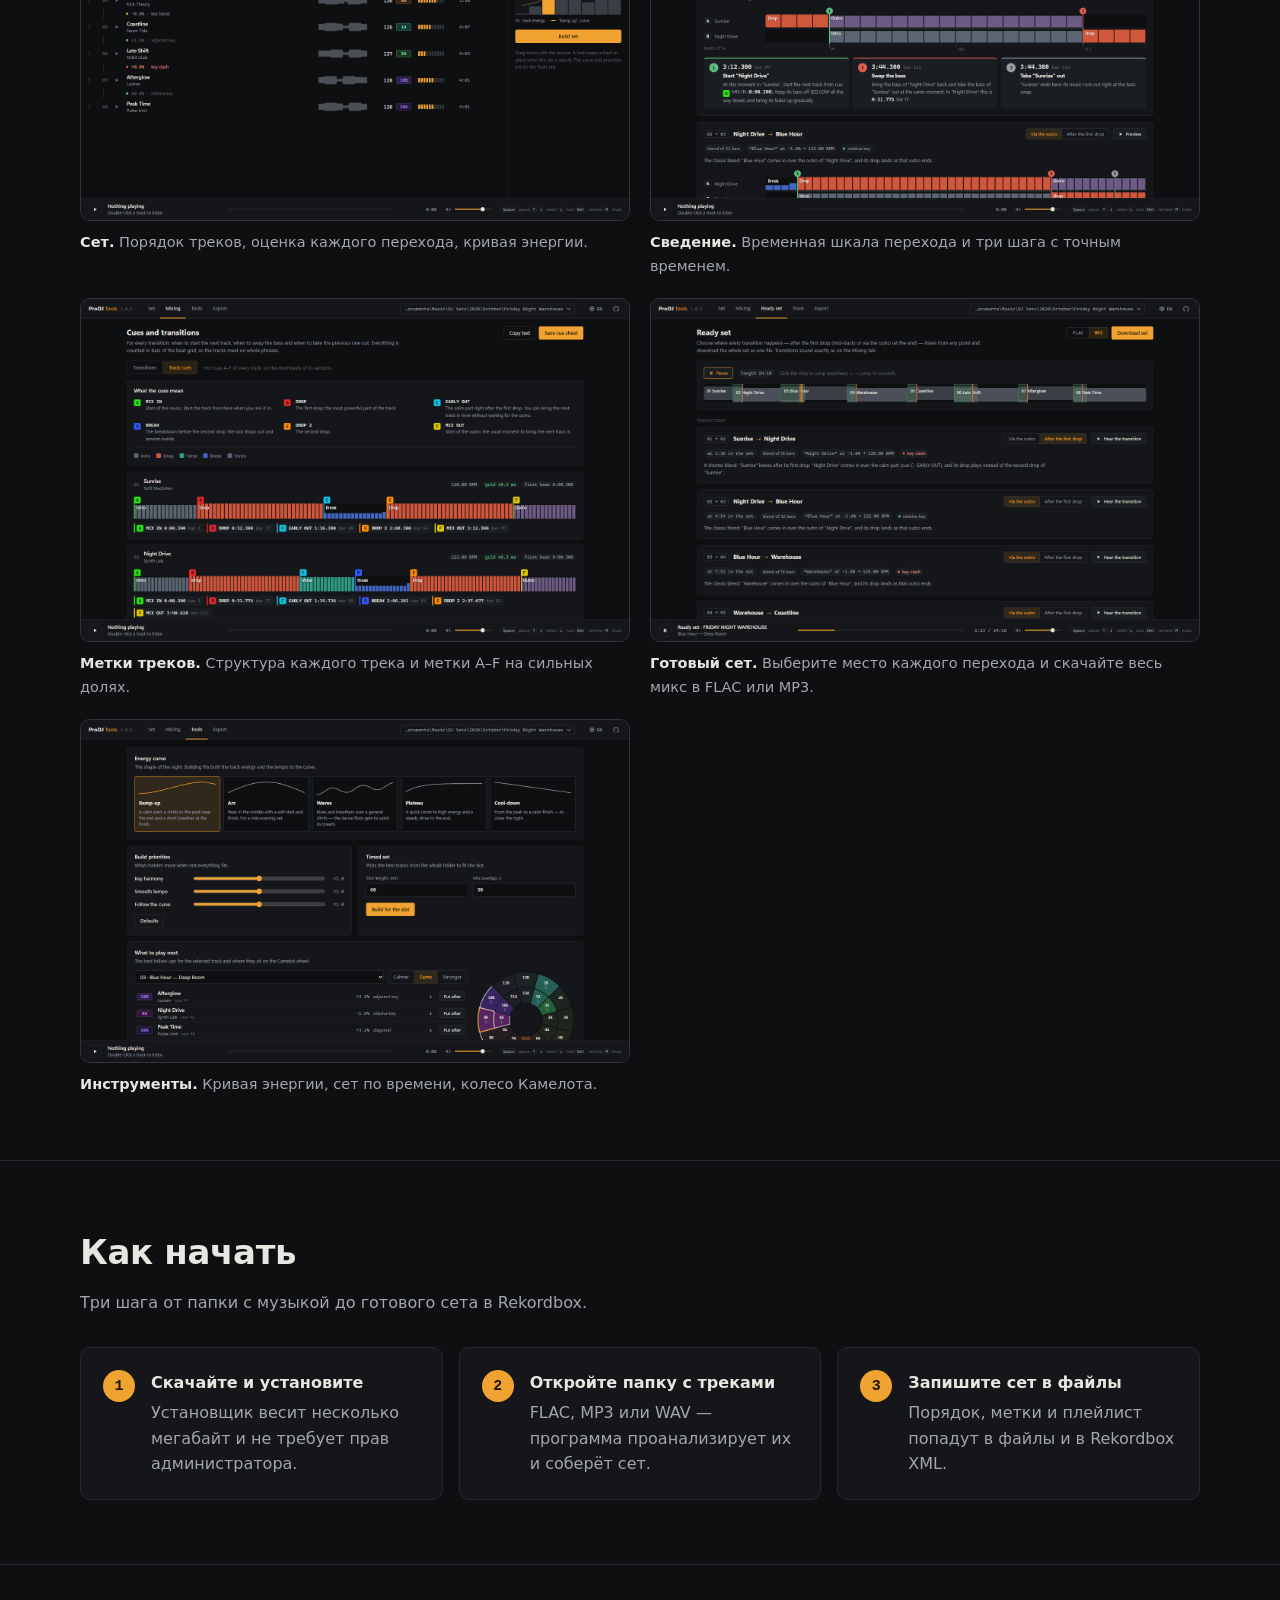
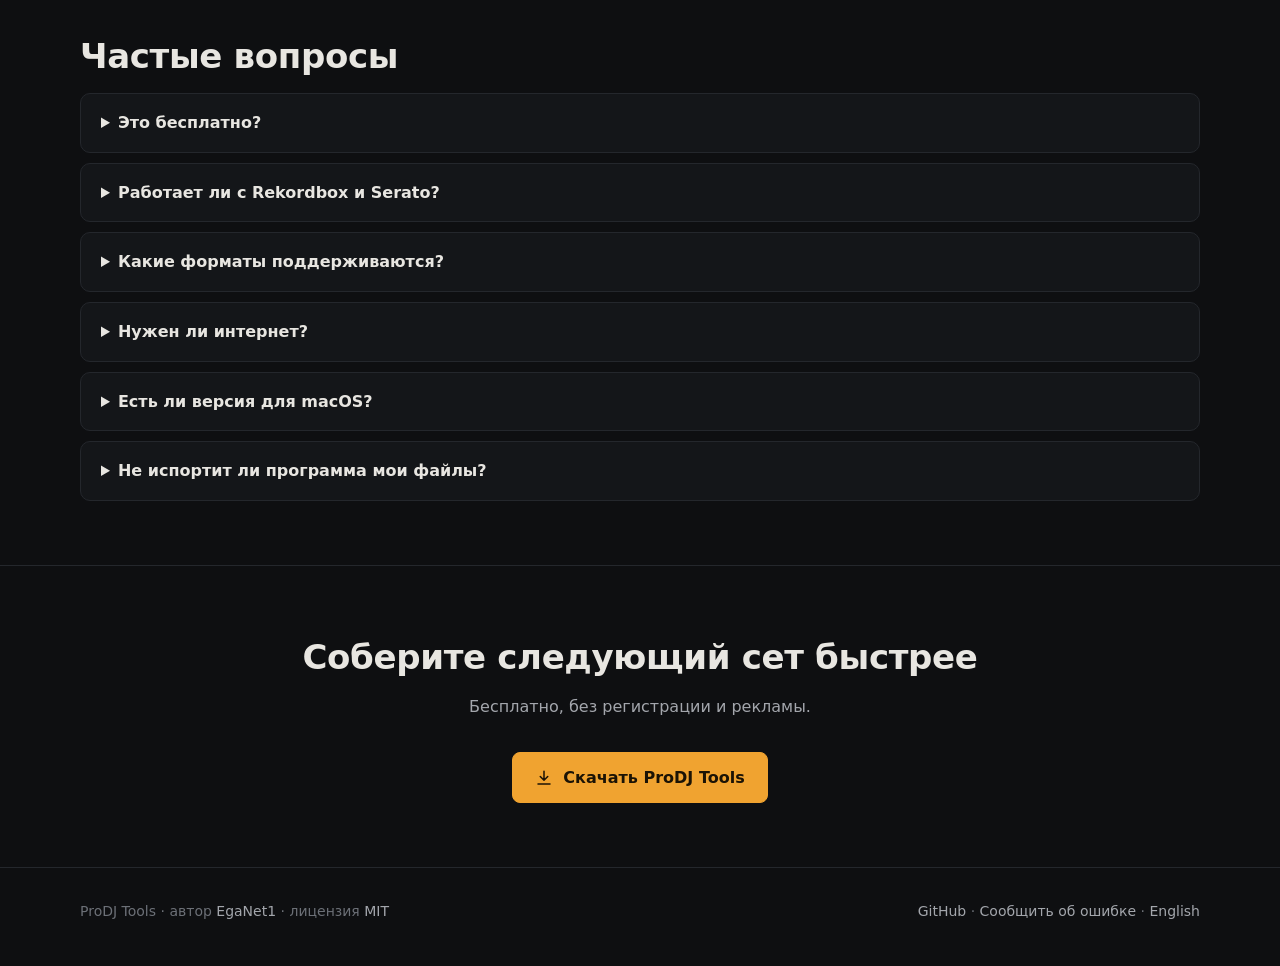
==== commit 5b815040: "1.0.3: Ready set tab, set download as FLAC/MP3, seeking in previews" ====
--- a/docs/index.html
+++ b/docs/index.html
@@ -109,8 +109,8 @@
           </article>
           <article class="feature">
             <div class="ico"><svg viewBox="0 0 24 24" fill="none" stroke="currentColor" stroke-width="2" stroke-linecap="round" stroke-linejoin="round" aria-hidden="true"><path d="M12 3v12M7 10l5 5 5-5M4 20h16"/></svg></div>
-            <h3>Экспорт в Rekordbox и Serato</h3>
-            <p>Нумерация файлов, номера и BPM в тегах, плейлисты M3U8 и Rekordbox XML с сеткой и метками. Всё можно откатить одной кнопкой.</p>
+            <h3>Готовый сет одним файлом</h3>
+            <p>Весь сет со всеми переходами — в один FLAC или MP3. А ещё порядок в тегах, плейлисты M3U8 и Rekordbox XML с сеткой и метками.</p>
           </article>
         </div>
       </div>
@@ -144,6 +144,7 @@
           <figure><img src="screenshots/set.png" alt="Сет: треки с BPM, тональностью, энергией и оценкой переходов" width="1440" height="900" loading="lazy"><figcaption><b>Сет.</b> Порядок треков, оценка каждого перехода, кривая энергии.</figcaption></figure>
           <figure><img src="screenshots/mixing.png" alt="Сведение: временная шкала перехода и три шага" width="1440" height="900" loading="lazy"><figcaption><b>Сведение.</b> Временная шкала перехода и три шага с точным временем.</figcaption></figure>
           <figure><img src="screenshots/cues.png" alt="Метки треков A–F на структуре каждого трека" width="1440" height="900" loading="lazy"><figcaption><b>Метки треков.</b> Структура каждого трека и метки A–F на сильных долях.</figcaption></figure>
+          <figure><img src="screenshots/ready.png" alt="Готовый сет: выбор переходов и скачивание всего сета в FLAC или MP3" width="1440" height="900" loading="lazy"><figcaption><b>Готовый сет.</b> Выберите место каждого перехода и скачайте весь микс в FLAC или MP3.</figcaption></figure>
           <figure><img src="screenshots/tools.png" alt="Инструменты: кривая энергии, приоритеты, колесо Камелота" width="1440" height="900" loading="lazy"><figcaption><b>Инструменты.</b> Кривая энергии, сет по времени, колесо Камелота.</figcaption></figure>
         </div>
       </div>
